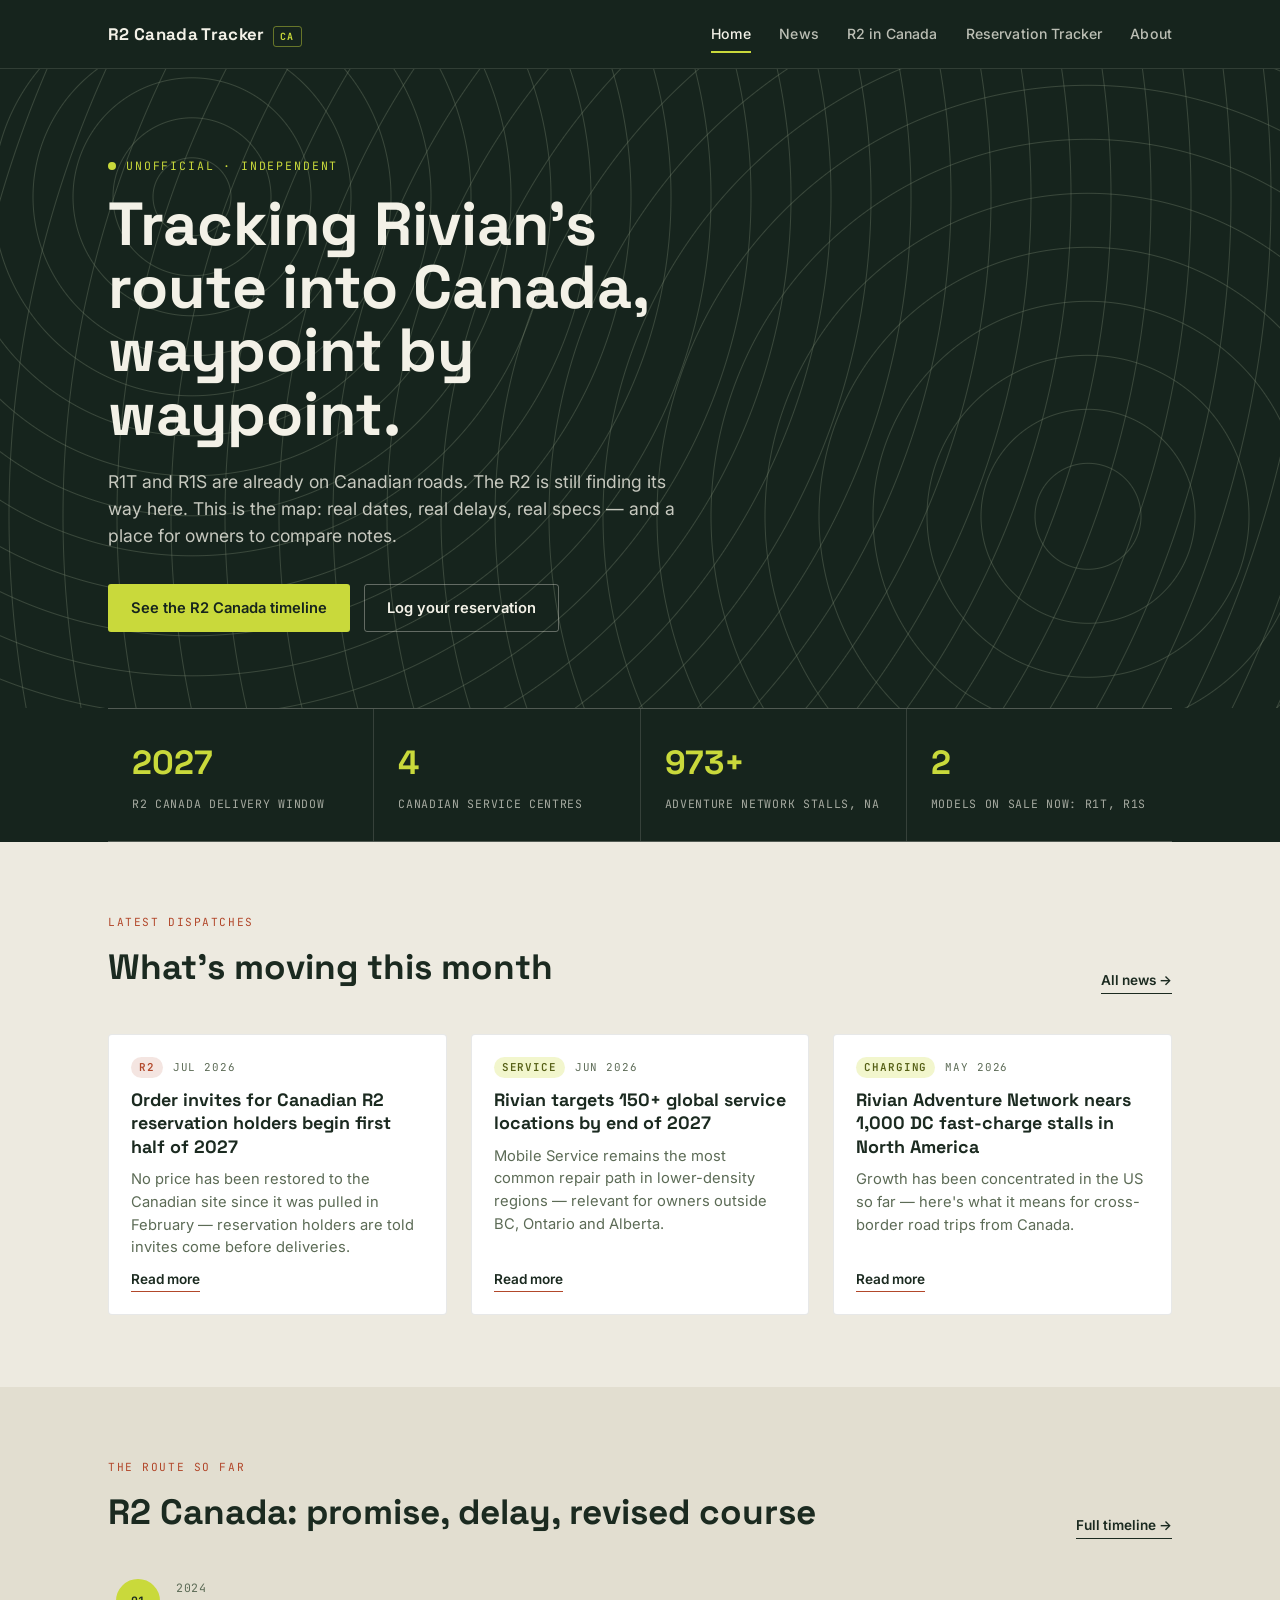
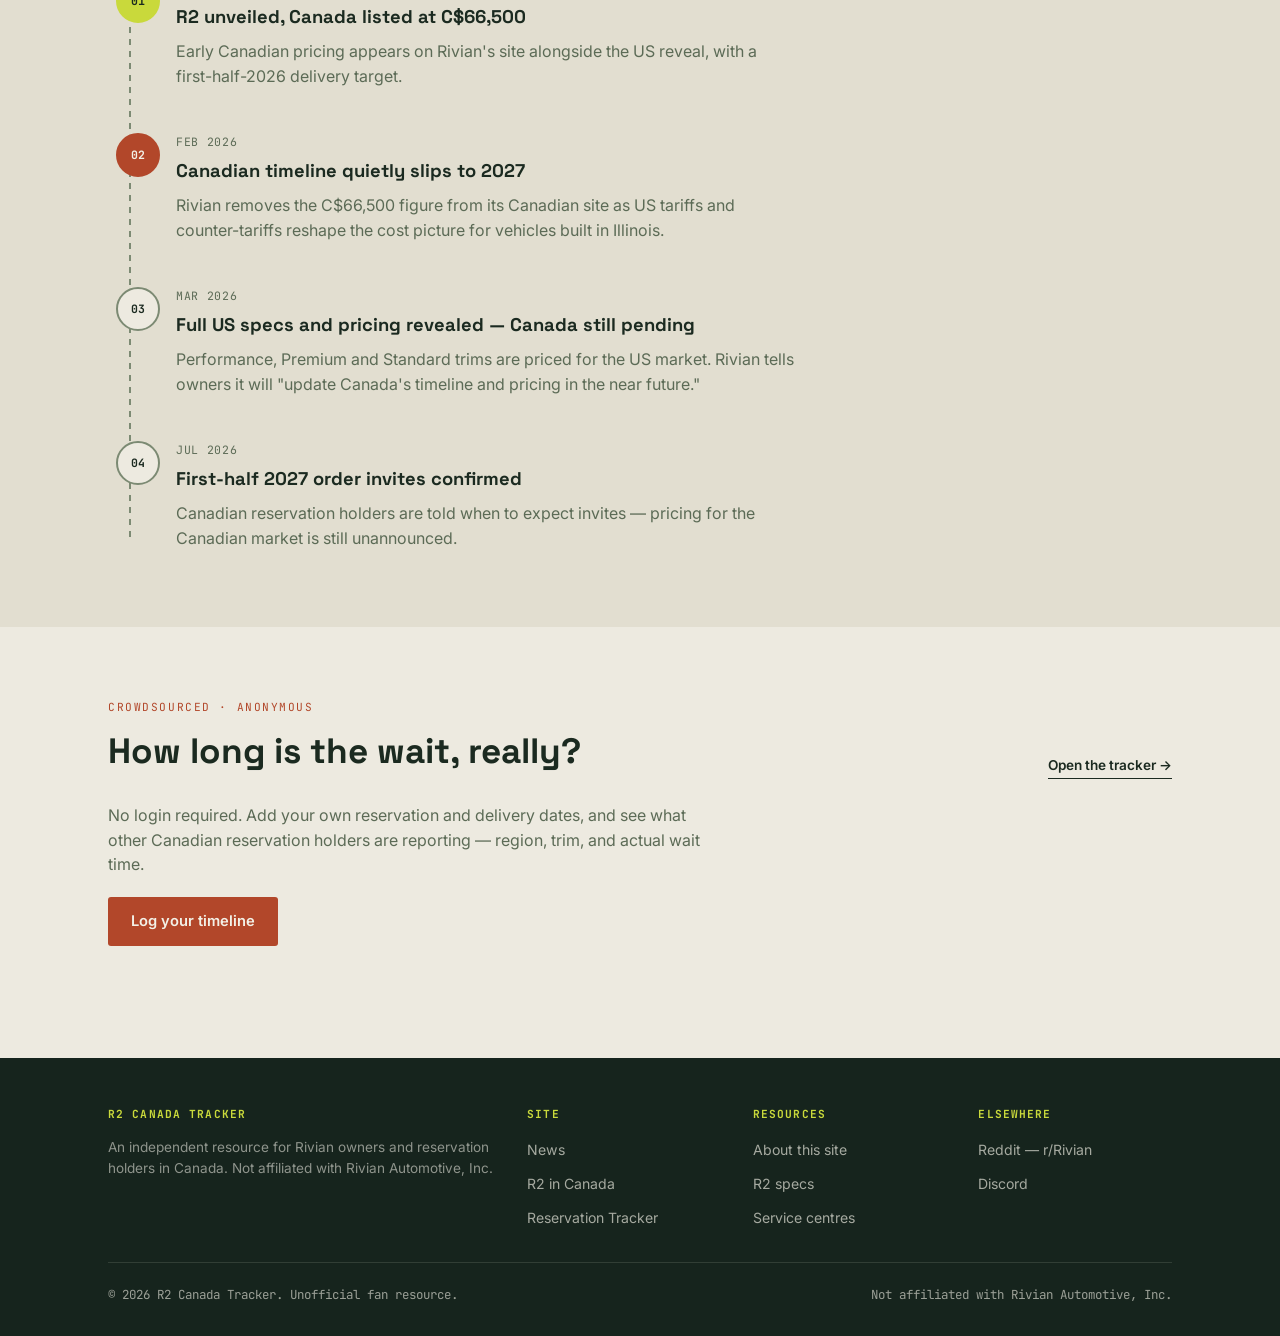
==== index.html @ 98814ffe "Add files via upload" ====
<!DOCTYPE html>
<html lang="en">
<head>
<meta charset="UTF-8">
<meta name="viewport" content="width=device-width, initial-scale=1.0">
<title>R2 Canada Tracker — Rivian Canada, unofficially tracked</title>
<meta name="description" content="News, timelines, specs and a crowdsourced reservation tracker for Rivian R2 and R1 owners and reservation holders in Canada.">
<link rel="canonical" href="https://r2canadatracker.ca/index.html">

<meta property="og:type" content="website">
<meta property="og:site_name" content="R2 Canada Tracker">
<meta property="og:title" content="R2 Canada Tracker — Rivian Canada, unofficially tracked">
<meta property="og:description" content="News, timelines, specs and a crowdsourced reservation tracker for Rivian R2 and R1 owners and reservation holders in Canada.">
<meta property="og:url" content="https://r2canadatracker.ca/index.html">
<meta property="og:image" content="https://r2canadatracker.ca/og-image.png">
<meta property="og:image:width" content="1200">
<meta property="og:image:height" content="630">

<meta name="twitter:card" content="summary_large_image">
<meta name="twitter:title" content="R2 Canada Tracker — Rivian Canada, unofficially tracked">
<meta name="twitter:description" content="News, timelines, specs and a crowdsourced reservation tracker for Rivian R2 and R1 owners and reservation holders in Canada.">
<meta name="twitter:image" content="https://r2canadatracker.ca/og-image.png">

<script type="application/ld+json">
  {
    "@context": "https://schema.org",
    "@type": "WebSite",
    "name": "R2 Canada Tracker",
    "url": "https://r2canadatracker.ca/index.html",
    "description": "Independent resource tracking Rivian's R2 launch, pricing, service network and charging coverage in Canada.",
    "publisher": {
      "@type": "Organization",
      "name": "R2 Canada Tracker",
      "url": "https://r2canadatracker.ca/index.html"
    }
  }
</script>
<link rel="icon" href="favicon.ico" sizes="any">
<link rel="icon" type="image/png" sizes="32x32" href="favicon-32x32.png">
<link rel="icon" type="image/png" sizes="16x16" href="favicon-16x16.png">
<link rel="apple-touch-icon" href="apple-touch-icon.png">
<link rel="stylesheet" href="css/style.css">
</head>
<body>

<header class="site">
  <div class="wrap">
    <a href="index.html" class="brand">R2 Canada Tracker <span class="tag">CA</span></a>
    <nav class="main">
<a href="index.html" class="active">Home</a>
      <a href="news.html">News</a>
      <a href="r2-canada.html">R2 in Canada</a>
      <a href="reservation-tracker.html">Reservation Tracker</a>
      <a href="about.html">About</a>
    </nav>
    <button class="nav-toggle" aria-label="Toggle menu" aria-expanded="false">
      <span class="bars"><span></span><span></span><span></span></span>
    </button>
  </div>
  <nav class="mobile-menu">
<a href="index.html" class="active">Home</a>
      <a href="news.html">News</a>
      <a href="r2-canada.html">R2 in Canada</a>
      <a href="reservation-tracker.html">Reservation Tracker</a>
      <a href="about.html">About</a>
  </nav>
</header>

<section class="hero contours">
  <div class="wrap">
    <span class="eyebrow">Unofficial · Independent</span>
    <h1>Tracking Rivian's route into Canada, waypoint by waypoint.</h1>
    <p class="lede">R1T and R1S are already on Canadian roads. The R2 is still finding its way here. This is the map: real dates, real delays, real specs — and a place for owners to compare notes.</p>
    <div class="hero-actions">
      <a href="r2-canada.html" class="btn btn-primary">See the R2 Canada timeline</a>
      <a href="reservation-tracker.html" class="btn btn-ghost">Log your reservation</a>
    </div>
  </div>
</section>

<div class="dark">
  <div class="wrap">
    <div class="stat-strip">
      <div class="stat"><span class="num">2027</span><span class="label">R2 Canada delivery window</span></div>
      <div class="stat"><span class="num">4</span><span class="label">Canadian service centres</span></div>
      <div class="stat"><span class="num">973+</span><span class="label">Adventure Network stalls, NA</span></div>
      <div class="stat"><span class="num">2</span><span class="label">Models on sale now: R1T, R1S</span></div>
    </div>
  </div>
</div>

<section>
  <div class="wrap">
    <div class="section-head">
      <div>
        <span class="kicker">Latest dispatches</span>
        <h2>What's moving this month</h2>
      </div>
      <a href="news.html" class="view-all">All news →</a>
    </div>
    <div class="card-grid">
      <div class="card">
        <div class="card-body">
          <div class="meta"><span class="tag-pill rust">R2</span><span>Jul 2026</span></div>
          <h3>Order invites for Canadian R2 reservation holders begin first half of 2027</h3>
          <p>No price has been restored to the Canadian site since it was pulled in February — reservation holders are told invites come before deliveries.</p>
          <a href="news.html" class="readmore">Read more</a>
        </div>
      </div>
      <div class="card">
        <div class="card-body">
          <div class="meta"><span class="tag-pill">Service</span><span>Jun 2026</span></div>
          <h3>Rivian targets 150+ global service locations by end of 2027</h3>
          <p>Mobile Service remains the most common repair path in lower-density regions — relevant for owners outside BC, Ontario and Alberta.</p>
          <a href="news.html" class="readmore">Read more</a>
        </div>
      </div>
      <div class="card">
        <div class="card-body">
          <div class="meta"><span class="tag-pill">Charging</span><span>May 2026</span></div>
          <h3>Rivian Adventure Network nears 1,000 DC fast-charge stalls in North America</h3>
          <p>Growth has been concentrated in the US so far — here's what it means for cross-border road trips from Canada.</p>
          <a href="news.html" class="readmore">Read more</a>
        </div>
      </div>
    </div>
  </div>
</section>

<div class="dim">
  <section>
    <div class="wrap">
      <div class="section-head">
        <div>
          <span class="kicker">The route so far</span>
          <h2>R2 Canada: promise, delay, revised course</h2>
        </div>
        <a href="r2-canada.html" class="view-all">Full timeline →</a>
      </div>
      <div class="trail">
        <div class="waypoint milestone">
          <div class="pin">01</div>
          <div class="date">2024</div>
          <h4>R2 unveiled, Canada listed at C$66,500</h4>
          <p>Early Canadian pricing appears on Rivian's site alongside the US reveal, with a first-half-2026 delivery target.</p>
        </div>
        <div class="waypoint revised">
          <div class="pin">02</div>
          <div class="date">Feb 2026</div>
          <h4>Canadian timeline quietly slips to 2027</h4>
          <p>Rivian removes the C$66,500 figure from its Canadian site as US tariffs and counter-tariffs reshape the cost picture for vehicles built in Illinois.</p>
        </div>
        <div class="waypoint">
          <div class="pin">03</div>
          <div class="date">Mar 2026</div>
          <h4>Full US specs and pricing revealed — Canada still pending</h4>
          <p>Performance, Premium and Standard trims are priced for the US market. Rivian tells owners it will "update Canada's timeline and pricing in the near future."</p>
        </div>
        <div class="waypoint">
          <div class="pin">04</div>
          <div class="date">Jul 2026</div>
          <h4>First-half 2027 order invites confirmed</h4>
          <p>Canadian reservation holders are told when to expect invites — pricing for the Canadian market is still unannounced.</p>
        </div>
      </div>
    </div>
  </section>
</div>

<section>
  <div class="wrap">
    <div class="section-head">
      <div>
        <span class="kicker">Crowdsourced · Anonymous</span>
        <h2>How long is the wait, really?</h2>
      </div>
      <a href="reservation-tracker.html" class="view-all">Open the tracker →</a>
    </div>
    <p style="color:var(--muted); max-width:60ch; margin-top:-16px;">No login required. Add your own reservation and delivery dates, and see what other Canadian reservation holders are reporting — region, trim, and actual wait time.</p>
    <div class="hero-actions" style="margin-top:20px;">
      <a href="reservation-tracker.html" class="btn btn-rust">Log your timeline</a>
    </div>
  </div>
</section>

<footer class="site">
  <div class="wrap">
    <div class="foot-grid">
      <div>
        <h5>R2 Canada Tracker</h5>
        <p class="disclaimer">An independent resource for Rivian owners and reservation holders in Canada. Not affiliated with Rivian Automotive, Inc.</p>
      </div>
      <div>
        <h5>Site</h5>
        <ul>
          <li><a href="news.html">News</a></li>
          <li><a href="r2-canada.html">R2 in Canada</a></li>
          <li><a href="reservation-tracker.html">Reservation Tracker</a></li>
        </ul>
      </div>
      <div>
        <h5>Resources</h5>
        <ul>
          <li><a href="about.html">About this site</a></li>
          <li><a href="r2-canada.html#specs">R2 specs</a></li>
          <li><a href="r2-canada.html#service">Service centres</a></li>
        </ul>
      </div>
      <div>
        <h5>Elsewhere</h5>
        <ul>
          <li><a href="#">Reddit — r/Rivian</a></li>
          <li><a href="#">Discord</a></li>
        </ul>
      </div>
    </div>
    <div class="foot-bottom">
      <span>© 2026 R2 Canada Tracker. Unofficial fan resource.</span>
      <span>Not affiliated with Rivian Automotive, Inc.</span>
    </div>
  </div>
</footer>

<script src="js/nav.js"></script>
</body>
</html>
---- css/style.css ----
@import url('https://fonts.googleapis.com/css2?family=Space+Grotesk:wght@400;500;600;700&family=Inter:wght@400;500;600;700&family=JetBrains+Mono:wght@400;500&display=swap');

:root {
  --ink: #16241D;
  --ink-soft: #223327;
  --paper: #EDEAE0;
  --paper-dim: #E2DED0;
  --line: #7C8A73;
  --line-faint: rgba(124,138,115,0.35);
  --yellow: #C9D93B;
  --rust: #B2472A;
  --cream-text: #F3F1E7;
  --ink-text: #1B2A20;
  --muted: #5C6B56;

  --display: 'Space Grotesk', sans-serif;
  --body: 'Inter', sans-serif;
  --mono: 'JetBrains Mono', monospace;
}

* { box-sizing: border-box; }

html { scroll-behavior: smooth; }

body {
  margin: 0;
  background: var(--paper);
  color: var(--ink-text);
  font-family: var(--body);
  line-height: 1.55;
  -webkit-font-smoothing: antialiased;
}

a { color: inherit; }

img { max-width: 100%; display: block; }

.wrap {
  max-width: 1120px;
  margin: 0 auto;
  padding: 0 28px;
}

/* Contour texture used behind dark sections */
.contours {
  background-image:
    repeating-radial-gradient(circle at 15% 20%, transparent 0, transparent 38px, var(--line-faint) 39px, transparent 40px),
    repeating-radial-gradient(circle at 85% 70%, transparent 0, transparent 52px, var(--line-faint) 53px, transparent 54px);
  background-color: var(--ink);
}

/* ---------- Header / nav ---------- */
header.site {
  background: var(--ink);
  color: var(--cream-text);
  position: sticky;
  top: 0;
  z-index: 40;
  border-bottom: 1px solid rgba(243,241,231,0.12);
}
header.site .wrap {
  display: flex;
  align-items: center;
  justify-content: space-between;
  height: 68px;
}
.brand {
  font-family: var(--display);
  font-weight: 700;
  font-size: 1.05rem;
  letter-spacing: 0.02em;
  text-decoration: none;
  color: var(--cream-text);
  display: flex;
  align-items: baseline;
  gap: 8px;
}
.brand .tag {
  font-family: var(--mono);
  font-size: 0.62rem;
  color: var(--yellow);
  letter-spacing: 0.14em;
  text-transform: uppercase;
  border: 1px solid rgba(201,217,59,0.45);
  padding: 2px 6px;
  border-radius: 3px;
}
nav.main {
  display: flex;
  gap: 28px;
}
nav.main a {
  text-decoration: none;
  font-size: 0.88rem;
  color: rgba(243,241,231,0.75);
  font-weight: 500;
  letter-spacing: 0.01em;
  position: relative;
  padding: 4px 0;
  transition: color .15s ease;
}
nav.main a:hover, nav.main a.active { color: var(--cream-text); }
nav.main a.active::after {
  content: '';
  position: absolute;
  left: 0; right: 0; bottom: -4px;
  height: 2px;
  background: var(--yellow);
}
.nav-toggle {
  display: none;
  background: none;
  border: 1px solid rgba(243,241,231,0.35);
  border-radius: 3px;
  width: 40px;
  height: 40px;
  padding: 0;
  cursor: pointer;
  align-items: center;
  justify-content: center;
}
.nav-toggle .bars {
  position: relative;
  width: 18px;
  height: 12px;
}
.nav-toggle .bars span {
  position: absolute;
  left: 0; right: 0;
  height: 2px;
  background: var(--cream-text);
  transition: transform .2s ease, opacity .2s ease;
}
.nav-toggle .bars span:nth-child(1) { top: 0; }
.nav-toggle .bars span:nth-child(2) { top: 5px; }
.nav-toggle .bars span:nth-child(3) { top: 10px; }
.nav-toggle[aria-expanded="true"] .bars span:nth-child(1) { transform: translateY(5px) rotate(45deg); }
.nav-toggle[aria-expanded="true"] .bars span:nth-child(2) { opacity: 0; }
.nav-toggle[aria-expanded="true"] .bars span:nth-child(3) { transform: translateY(-5px) rotate(-45deg); }

nav.mobile-menu {
  display: none;
  flex-direction: column;
  background: var(--ink);
  border-top: 1px solid rgba(243,241,231,0.12);
  border-bottom: 1px solid rgba(243,241,231,0.12);
}
nav.mobile-menu.open { display: flex; }
nav.mobile-menu a {
  padding: 16px 28px;
  text-decoration: none;
  color: rgba(243,241,231,0.8);
  font-size: 0.98rem;
  font-weight: 500;
  border-top: 1px solid rgba(243,241,231,0.08);
}
nav.mobile-menu a:first-child { border-top: none; }
nav.mobile-menu a.active { color: var(--yellow); }

/* ---------- Hero ---------- */
.hero {
  color: var(--cream-text);
  padding: 88px 0 76px;
  position: relative;
  overflow: hidden;
}
.hero .eyebrow {
  font-family: var(--mono);
  font-size: 0.72rem;
  letter-spacing: 0.16em;
  text-transform: uppercase;
  color: var(--yellow);
  margin-bottom: 18px;
  display: flex;
  align-items: center;
  gap: 10px;
}
.hero .eyebrow::before {
  content: '';
  width: 8px; height: 8px;
  border-radius: 50%;
  background: var(--yellow);
  display: inline-block;
}
.hero h1 {
  font-family: var(--display);
  font-size: clamp(2.4rem, 5vw, 3.8rem);
  line-height: 1.04;
  font-weight: 700;
  margin: 0 0 22px;
  max-width: 15ch;
}
.hero p.lede {
  max-width: 52ch;
  font-size: 1.1rem;
  color: rgba(243,241,231,0.8);
  margin: 0 0 34px;
}
.hero-actions { display: flex; gap: 14px; flex-wrap: wrap; }

.btn {
  font-family: var(--body);
  font-weight: 600;
  font-size: 0.92rem;
  padding: 12px 22px;
  border-radius: 3px;
  text-decoration: none;
  display: inline-block;
  border: 1px solid transparent;
  transition: transform .12s ease, background .15s ease;
}
.btn:hover { transform: translateY(-1px); }
.btn-primary { background: var(--yellow); color: var(--ink); }
.btn-primary:hover { background: #d9e858; }
.btn-ghost { border-color: rgba(243,241,231,0.35); color: var(--cream-text); }
.btn-ghost:hover { background: rgba(243,241,231,0.08); }
.btn-rust { background: var(--rust); color: var(--cream-text); }
.btn-rust:hover { background: #c2542f; }

/* ---------- Section scaffolding ---------- */
section { padding: 72px 0; }
.section-head {
  display: flex;
  justify-content: space-between;
  align-items: flex-end;
  margin-bottom: 40px;
  gap: 20px;
  flex-wrap: wrap;
}
.section-head .kicker {
  font-family: var(--mono);
  font-size: 0.7rem;
  letter-spacing: 0.14em;
  text-transform: uppercase;
  color: var(--rust);
  margin-bottom: 8px;
  display: block;
}
.section-head h2 {
  font-family: var(--display);
  font-size: clamp(1.6rem, 3vw, 2.2rem);
  margin: 0;
  font-weight: 700;
}
.section-head .view-all {
  font-size: 0.85rem;
  font-weight: 600;
  text-decoration: none;
  border-bottom: 1px solid var(--ink-text);
  padding-bottom: 2px;
  white-space: nowrap;
}

.dark { background: var(--ink); color: var(--cream-text); }
.dim { background: var(--paper-dim); }

/* ---------- Cards / news grid ---------- */
.card-grid {
  display: grid;
  grid-template-columns: repeat(3, 1fr);
  gap: 24px;
}
.card {
  background: #fff;
  border: 1px solid rgba(22,36,29,0.1);
  border-radius: 4px;
  overflow: hidden;
  display: flex;
  flex-direction: column;
  transition: transform .15s ease, box-shadow .15s ease;
}
.card:hover { transform: translateY(-3px); box-shadow: 0 10px 24px rgba(22,36,29,0.1); }
.card-body { padding: 22px; display: flex; flex-direction: column; gap: 10px; flex: 1; }
.card .meta {
  font-family: var(--mono);
  font-size: 0.68rem;
  letter-spacing: 0.08em;
  text-transform: uppercase;
  color: var(--muted);
  display: flex;
  gap: 10px;
  align-items: center;
}
.card .tag-pill {
  background: rgba(201,217,59,0.25);
  color: #566016;
  padding: 2px 8px;
  border-radius: 20px;
  font-weight: 600;
}
.card .tag-pill.rust { background: rgba(178,71,42,0.14); color: var(--rust); }
.card h3 {
  font-family: var(--display);
  font-size: 1.12rem;
  margin: 0;
  line-height: 1.3;
}
.card p { margin: 0; color: var(--muted); font-size: 0.92rem; }
.card a.readmore {
  margin-top: auto;
  font-size: 0.85rem;
  font-weight: 600;
  text-decoration: none;
  color: var(--ink-text);
  border-bottom: 1px solid var(--rust);
  align-self: flex-start;
  padding-bottom: 1px;
}

/* ---------- Trail timeline (signature element) ---------- */
.trail {
  position: relative;
  padding-left: 8px;
}
.trail::before {
  content: '';
  position: absolute;
  left: 21px;
  top: 12px;
  bottom: 12px;
  width: 2px;
  background: repeating-linear-gradient(to bottom, var(--line) 0 6px, transparent 6px 12px);
}
.waypoint {
  position: relative;
  padding: 0 0 44px 60px;
}
.waypoint:last-child { padding-bottom: 4px; }
.waypoint .pin {
  position: absolute;
  left: 0; top: 0;
  width: 44px; height: 44px;
  border-radius: 50%;
  background: var(--paper);
  border: 2px solid var(--line);
  display: flex;
  align-items: center;
  justify-content: center;
  font-family: var(--mono);
  font-size: 0.72rem;
  font-weight: 700;
  color: var(--ink-text);
}
.waypoint.milestone .pin { background: var(--yellow); border-color: var(--yellow); }
.waypoint.revised .pin { background: var(--rust); border-color: var(--rust); color: var(--cream-text); }
.waypoint .date {
  font-family: var(--mono);
  font-size: 0.72rem;
  letter-spacing: 0.06em;
  color: var(--muted);
  text-transform: uppercase;
  margin-bottom: 6px;
}
.waypoint h4 {
  font-family: var(--display);
  margin: 0 0 8px;
  font-size: 1.15rem;
}
.waypoint p { margin: 0; color: var(--muted); max-width: 62ch; }

/* ---------- Stat strip ---------- */
.stat-strip {
  display: grid;
  grid-template-columns: repeat(4, 1fr);
  gap: 1px;
  background: rgba(243,241,231,0.14);
  border-top: 1px solid rgba(243,241,231,0.14);
  border-bottom: 1px solid rgba(243,241,231,0.14);
}
.stat { background: var(--ink); padding: 28px 24px; }
.stat .num {
  font-family: var(--display);
  font-size: 2.1rem;
  font-weight: 700;
  color: var(--yellow);
  display: block;
}
.stat .label {
  font-family: var(--mono);
  font-size: 0.72rem;
  letter-spacing: 0.06em;
  color: rgba(243,241,231,0.65);
  text-transform: uppercase;
  margin-top: 6px;
  display: block;
}

/* ---------- Service-centre map cards ---------- */
.map-grid {
  display: grid;
  grid-template-columns: repeat(2, 1fr);
  gap: 24px;
}
.map-card {
  background: #fff;
  border: 1px solid rgba(22,36,29,0.1);
  border-radius: 4px;
  overflow: hidden;
  transition: transform .15s ease, box-shadow .15s ease;
}
.map-card:hover { transform: translateY(-3px); box-shadow: 0 10px 24px rgba(22,36,29,0.1); }
.map-embed {
  width: 100%;
  height: 200px;
  border: 0;
  display: block;
  filter: grayscale(0.15) contrast(1.02);
}
.map-card-body { padding: 20px 22px; display: flex; flex-direction: column; gap: 8px; }
.map-card-body h3 { font-family: var(--display); font-size: 1.08rem; margin: 0; }
.map-card-body p { margin: 0; color: var(--muted); font-size: 0.88rem; font-family: var(--mono); }
.map-card-body a.readmore { margin-top: 6px; align-self: flex-start; font-size: 0.85rem; font-weight: 600; text-decoration: none; color: var(--ink-text); border-bottom: 1px solid var(--rust); padding-bottom: 1px; }

@media (max-width: 700px) {
  .map-grid { grid-template-columns: 1fr; }
}

/* ---------- Community teaser ---------- */
.thread-list { display: flex; flex-direction: column; gap: 1px; background: rgba(22,36,29,0.1); border: 1px solid rgba(22,36,29,0.1); border-radius: 4px; overflow: hidden; }
.thread {
  background: #fff;
  padding: 18px 22px;
  display: flex;
  justify-content: space-between;
  gap: 16px;
  align-items: center;
  text-decoration: none;
  color: inherit;
}
.thread:hover { background: #f7f6f1; }
.thread .t-main h4 { margin: 0 0 4px; font-family: var(--display); font-size: 1rem; }
.thread .t-main span { font-size: 0.82rem; color: var(--muted); font-family: var(--mono); }
.thread .t-count {
  font-family: var(--mono);
  font-size: 0.78rem;
  color: var(--muted);
  white-space: nowrap;
}

/* ---------- Footer ---------- */
footer.site {
  background: var(--ink);
  color: rgba(243,241,231,0.6);
  padding: 48px 0 32px;
  margin-top: 40px;
}
footer.site .foot-grid {
  display: grid;
  grid-template-columns: 2fr 1fr 1fr 1fr;
  gap: 32px;
  margin-bottom: 32px;
}
footer.site h5 {
  font-family: var(--mono);
  font-size: 0.7rem;
  letter-spacing: 0.1em;
  text-transform: uppercase;
  color: var(--yellow);
  margin: 0 0 14px;
}
footer.site ul { list-style: none; padding: 0; margin: 0; display: flex; flex-direction: column; gap: 9px; }
footer.site a { text-decoration: none; color: rgba(243,241,231,0.65); font-size: 0.88rem; }
footer.site a:hover { color: var(--cream-text); }
footer.site .foot-bottom {
  border-top: 1px solid rgba(243,241,231,0.12);
  padding-top: 22px;
  font-size: 0.78rem;
  font-family: var(--mono);
  display: flex;
  justify-content: space-between;
  flex-wrap: wrap;
  gap: 10px;
}
footer.site p.disclaimer { max-width: 46ch; font-size: 0.85rem; color: rgba(243,241,231,0.55); }

/* ---------- Generic content page ---------- */
.page-hero {
  padding: 56px 0 44px;
}
.page-hero .kicker {
  font-family: var(--mono);
  font-size: 0.72rem;
  letter-spacing: 0.14em;
  text-transform: uppercase;
  color: var(--rust);
  display: block;
  margin-bottom: 12px;
}
.page-hero h1 {
  font-family: var(--display);
  font-size: clamp(2rem, 4vw, 2.9rem);
  margin: 0 0 14px;
}
.page-hero p { max-width: 60ch; color: var(--muted); font-size: 1.05rem; margin: 0; }

/* Filter chips */
.chip-row { display: flex; gap: 10px; flex-wrap: wrap; margin-bottom: 34px; }
.chip {
  font-family: var(--mono);
  font-size: 0.76rem;
  letter-spacing: 0.03em;
  padding: 7px 14px;
  border-radius: 20px;
  border: 1px solid var(--line-faint);
  background: transparent;
  color: var(--ink-text);
  cursor: pointer;
  transition: background .15s ease, color .15s ease;
}
.chip.active, .chip:hover { background: var(--ink); color: var(--cream-text); border-color: var(--ink); }

/* Spec table */
.spec-table { width: 100%; border-collapse: collapse; margin: 20px 0 8px; }
.spec-table th, .spec-table td {
  text-align: left;
  padding: 13px 16px;
  border-bottom: 1px solid rgba(22,36,29,0.1);
  font-size: 0.92rem;
}
.spec-table th {
  font-family: var(--mono);
  font-size: 0.72rem;
  text-transform: uppercase;
  letter-spacing: 0.06em;
  color: var(--muted);
  font-weight: 500;
}
.spec-table td.trim { font-family: var(--display); font-weight: 700; }

.callout {
  background: rgba(178,71,42,0.08);
  border-left: 3px solid var(--rust);
  padding: 18px 22px;
  border-radius: 0 4px 4px 0;
  font-size: 0.94rem;
  margin: 28px 0;
}
.callout strong { color: var(--rust); }

/* ---------- Community page / board ---------- */
.board-form {
  background: #fff;
  border: 1px solid rgba(22,36,29,0.12);
  border-radius: 4px;
  padding: 22px;
  margin-bottom: 32px;
}
.field-label {
  display: block;
  font-family: var(--mono);
  font-size: 0.68rem;
  letter-spacing: 0.08em;
  text-transform: uppercase;
  color: var(--muted);
  margin-bottom: 6px;
}
.board-form select {
  width: 100%;
  font-family: var(--body);
  font-size: 0.94rem;
  border: 1px solid rgba(22,36,29,0.18);
  border-radius: 3px;
  padding: 10px 12px;
  margin-bottom: 12px;
  background: var(--paper);
  color: var(--ink-text);
}
.table-scroll { overflow-x: auto; }
.board-form textarea, .board-form input {
  width: 100%;
  font-family: var(--body);
  font-size: 0.94rem;
  border: 1px solid rgba(22,36,29,0.18);
  border-radius: 3px;
  padding: 10px 12px;
  margin-bottom: 12px;
  background: var(--paper);
}
.board-form textarea { resize: vertical; min-height: 80px; }
.board-form .row { display: flex; gap: 12px; }
.post {
  background: #fff;
  border: 1px solid rgba(22,36,29,0.1);
  border-radius: 4px;
  padding: 20px 22px;
  margin-bottom: 14px;
}
.post .p-meta {
  font-family: var(--mono);
  font-size: 0.72rem;
  color: var(--muted);
  margin-bottom: 8px;
  display: flex;
  gap: 10px;
  align-items: center;
}
.post .p-meta .region-pill {
  background: rgba(124,138,115,0.18);
  color: var(--muted);
  padding: 2px 8px;
  border-radius: 20px;
}
.post p { margin: 0; font-size: 0.95rem; }
.empty-state {
  text-align: center;
  padding: 40px 20px;
  color: var(--muted);
  font-family: var(--mono);
  font-size: 0.85rem;
}

/* Responsive */
@media (max-width: 880px) {
  nav.main { display: none; }
  .nav-toggle { display: flex; }
  .card-grid { grid-template-columns: 1fr 1fr; }
  .stat-strip { grid-template-columns: 1fr 1fr; }
  footer.site .foot-grid { grid-template-columns: 1fr 1fr; }
}
@media (max-width: 560px) {
  .card-grid { grid-template-columns: 1fr; }
  .stat-strip { grid-template-columns: 1fr; }
  footer.site .foot-grid { grid-template-columns: 1fr; }
  .board-form .row { flex-direction: column; }
}

@media (prefers-reduced-motion: reduce) {
  * { transition: none !important; scroll-behavior: auto !important; }
}

a:focus-visible, button:focus-visible, .chip:focus-visible {
  outline: 2px solid var(--rust);
  outline-offset: 2px;
}
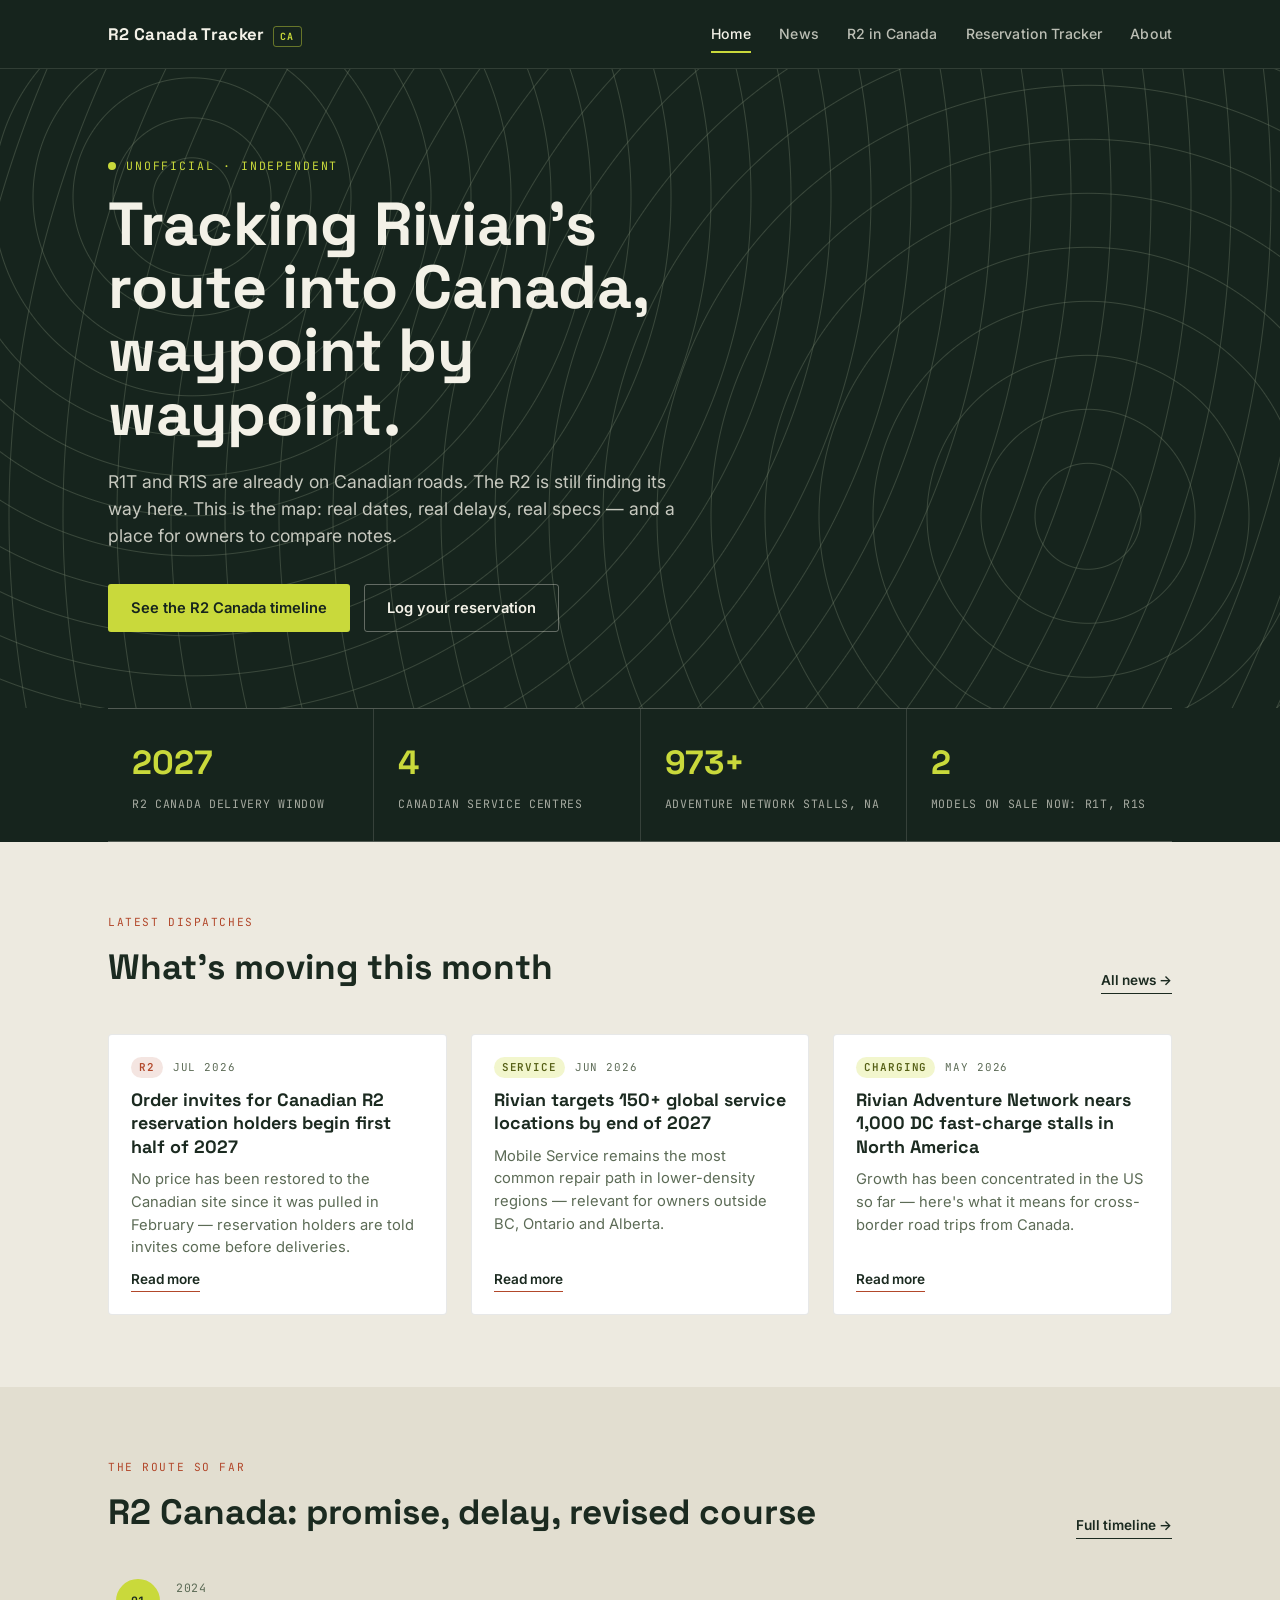
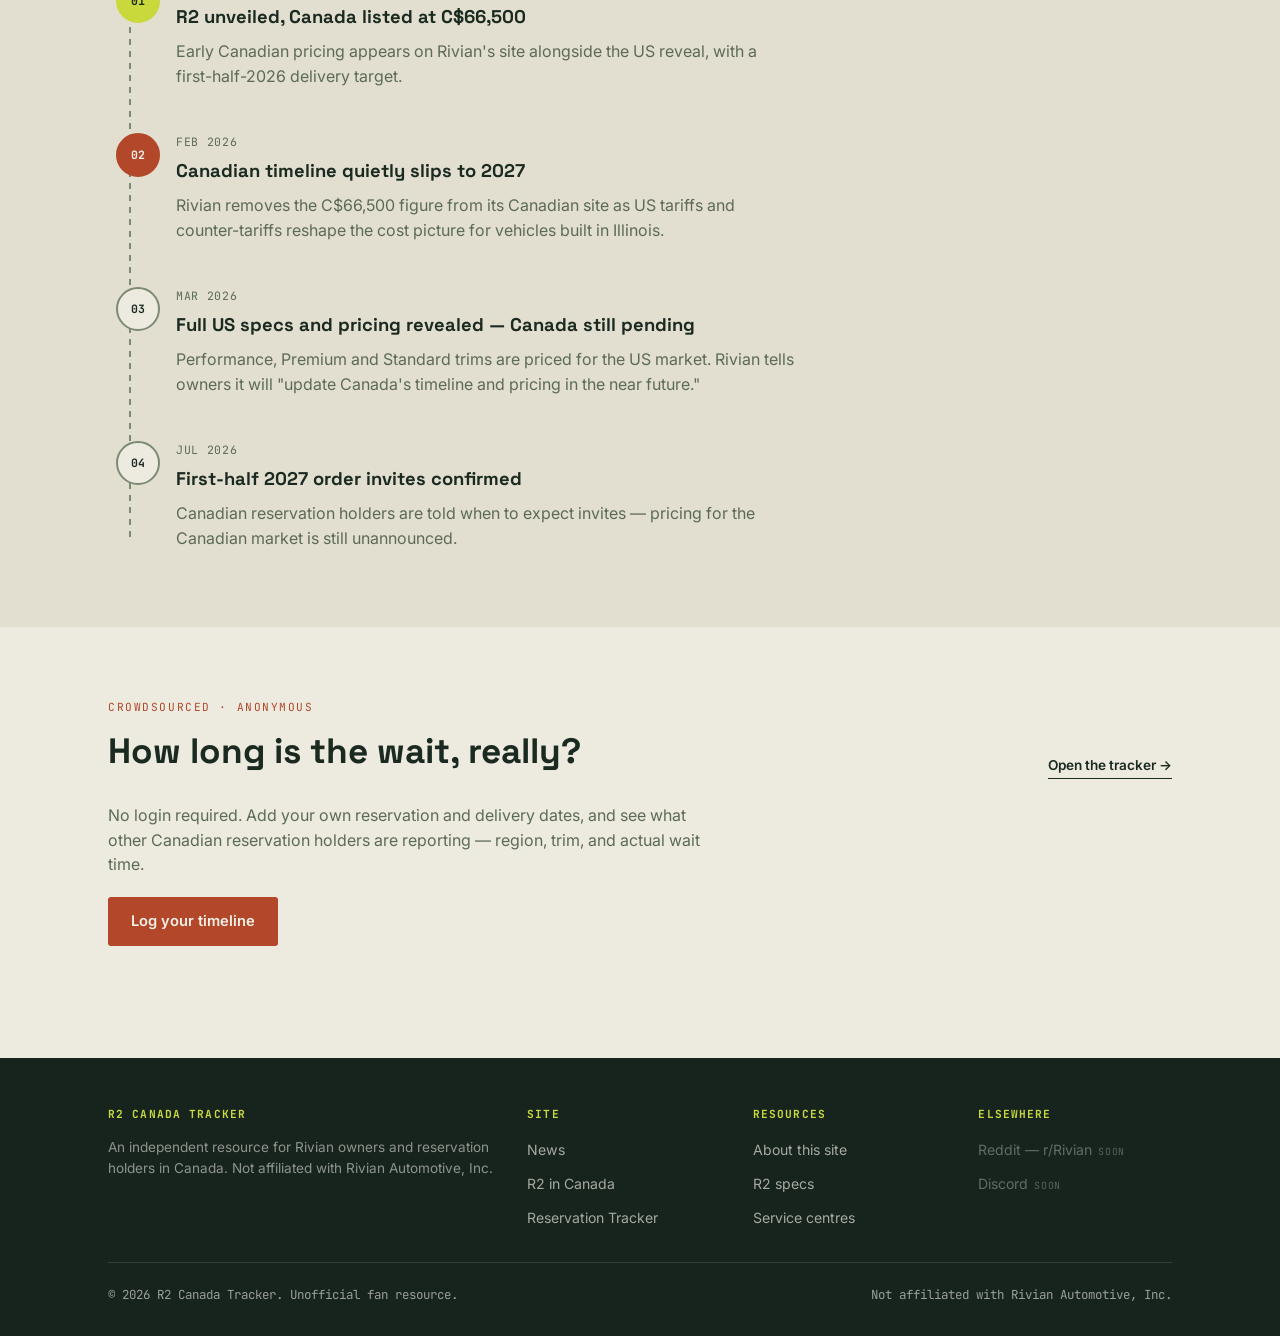
==== commit 57e8c820: "Add files via upload" ====
--- a/index.html
+++ b/index.html
@@ -209,8 +209,8 @@
       <div>
         <h5>Elsewhere</h5>
         <ul>
-          <li><a href="#">Reddit — r/Rivian</a></li>
-          <li><a href="#">Discord</a></li>
+          <li><span class="coming-soon">Reddit — r/Rivian<span class="tag-soon">Soon</span></span></li>
+          <li><span class="coming-soon">Discord<span class="tag-soon">Soon</span></span></li>
         </ul>
       </div>
     </div>
--- a/css/style.css
+++ b/css/style.css
@@ -461,6 +461,19 @@
 footer.site ul { list-style: none; padding: 0; margin: 0; display: flex; flex-direction: column; gap: 9px; }
 footer.site a { text-decoration: none; color: rgba(243,241,231,0.65); font-size: 0.88rem; }
 footer.site a:hover { color: var(--cream-text); }
+footer.site .coming-soon {
+  color: rgba(243,241,231,0.35);
+  font-size: 0.88rem;
+  cursor: default;
+}
+footer.site .coming-soon .tag-soon {
+  font-family: var(--mono);
+  font-size: 0.62rem;
+  letter-spacing: 0.06em;
+  text-transform: uppercase;
+  color: rgba(243,241,231,0.3);
+  margin-left: 6px;
+}
 footer.site .foot-bottom {
   border-top: 1px solid rgba(243,241,231,0.12);
   padding-top: 22px;
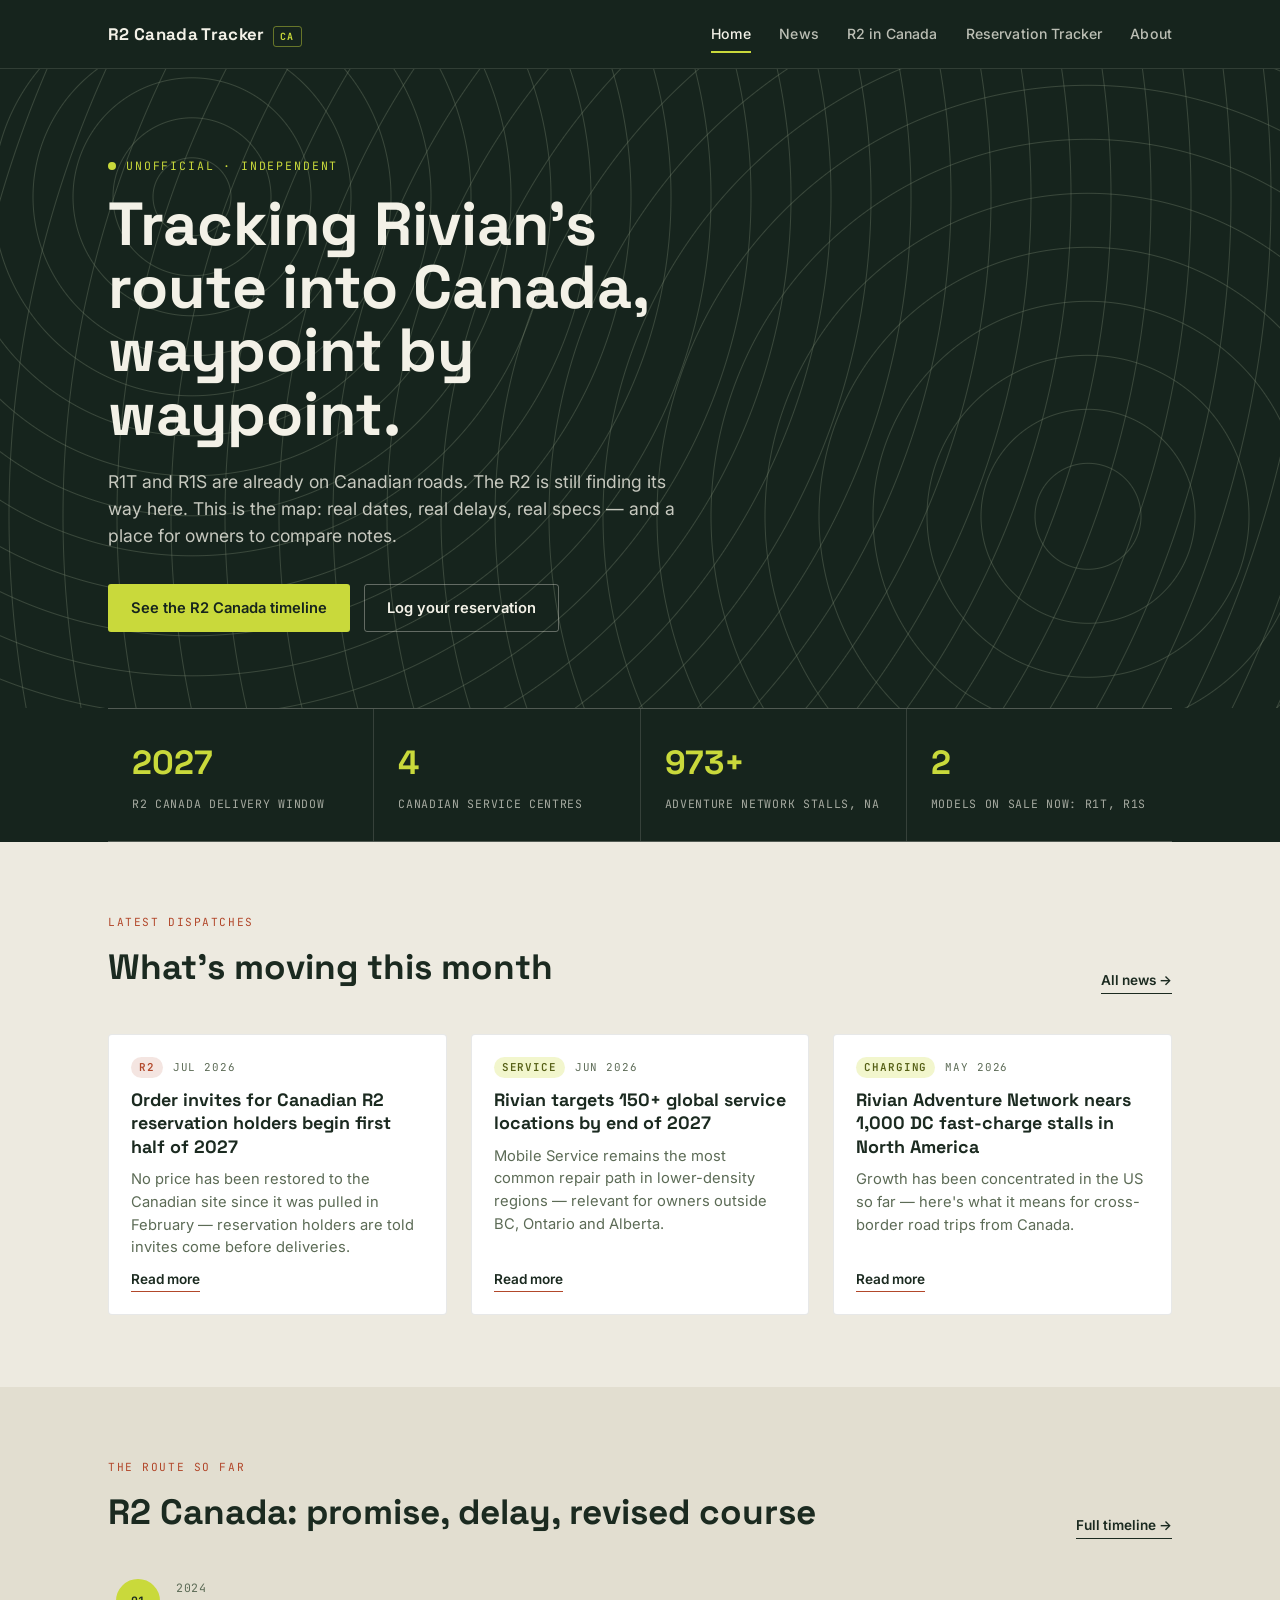
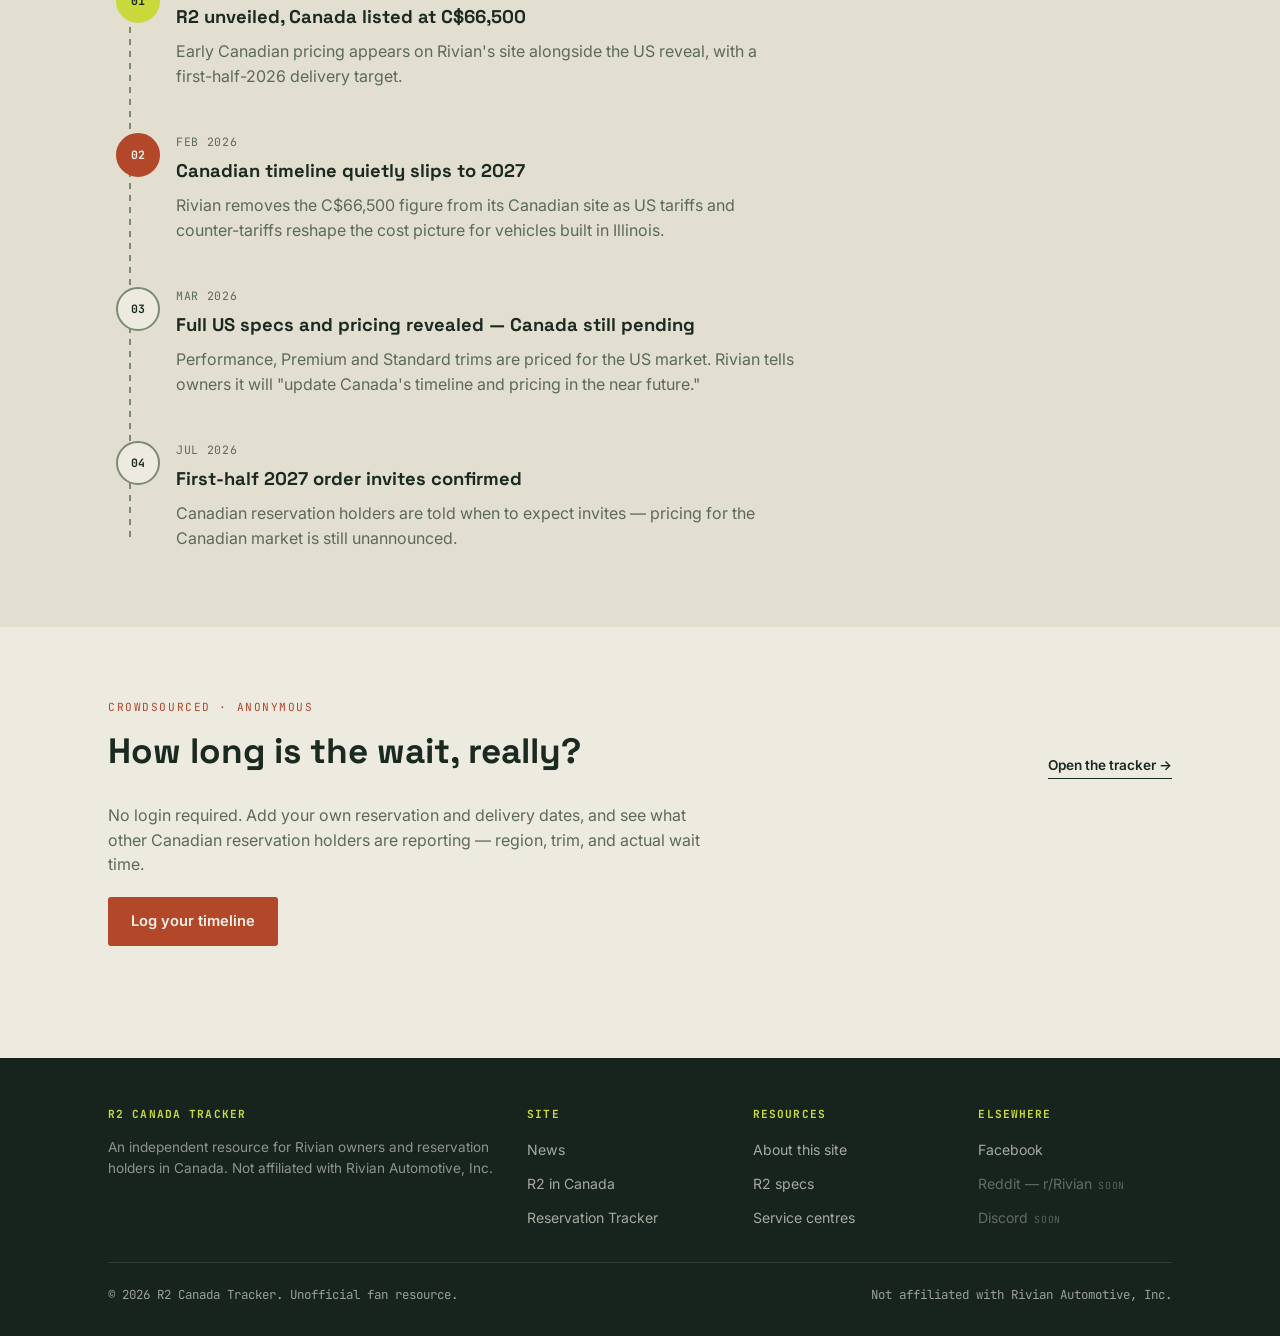
==== commit c437756a: "Add files via upload" ====
--- a/index.html
+++ b/index.html
@@ -209,6 +209,7 @@
       <div>
         <h5>Elsewhere</h5>
         <ul>
+          <li><a href="https://www.facebook.com/share/1E38kbhCsD/?mibextid=wwXIfr" target="_blank" rel="noopener">Facebook</a></li>
           <li><span class="coming-soon">Reddit — r/Rivian<span class="tag-soon">Soon</span></span></li>
           <li><span class="coming-soon">Discord<span class="tag-soon">Soon</span></span></li>
         </ul>
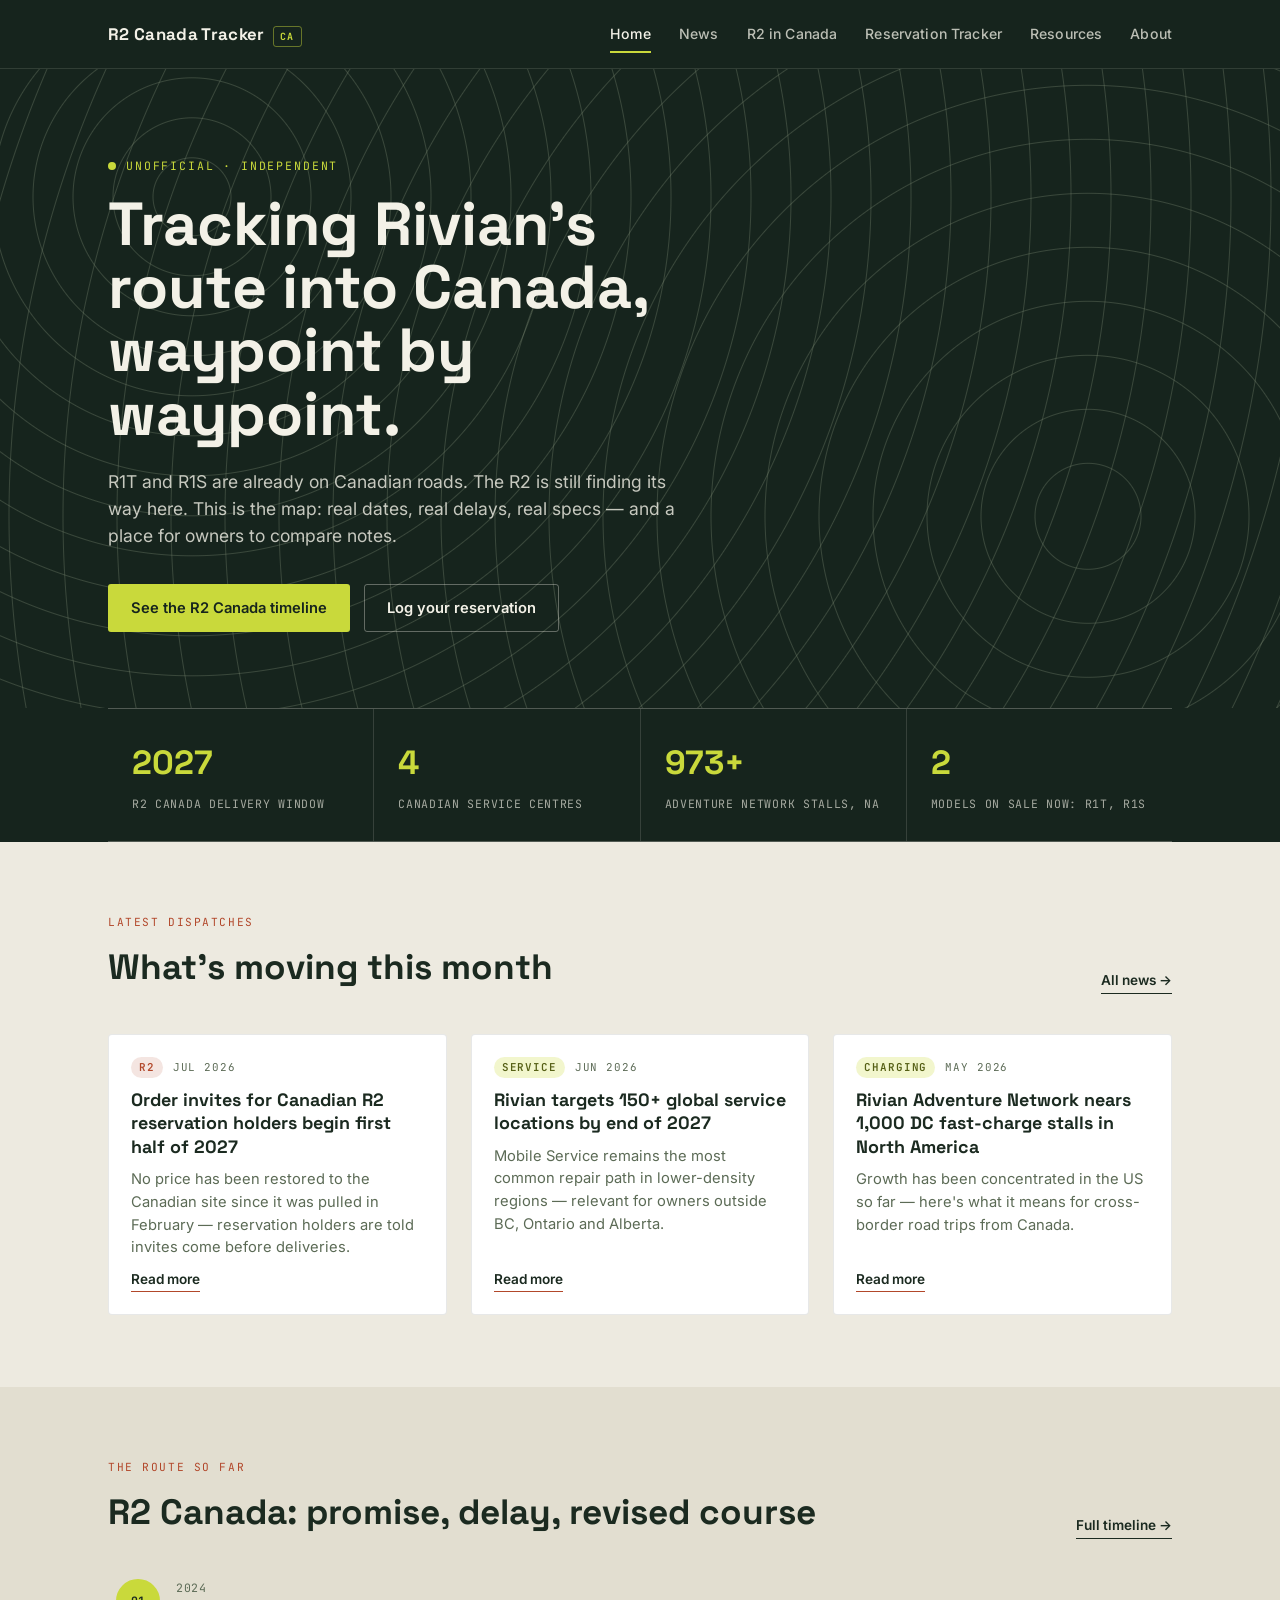
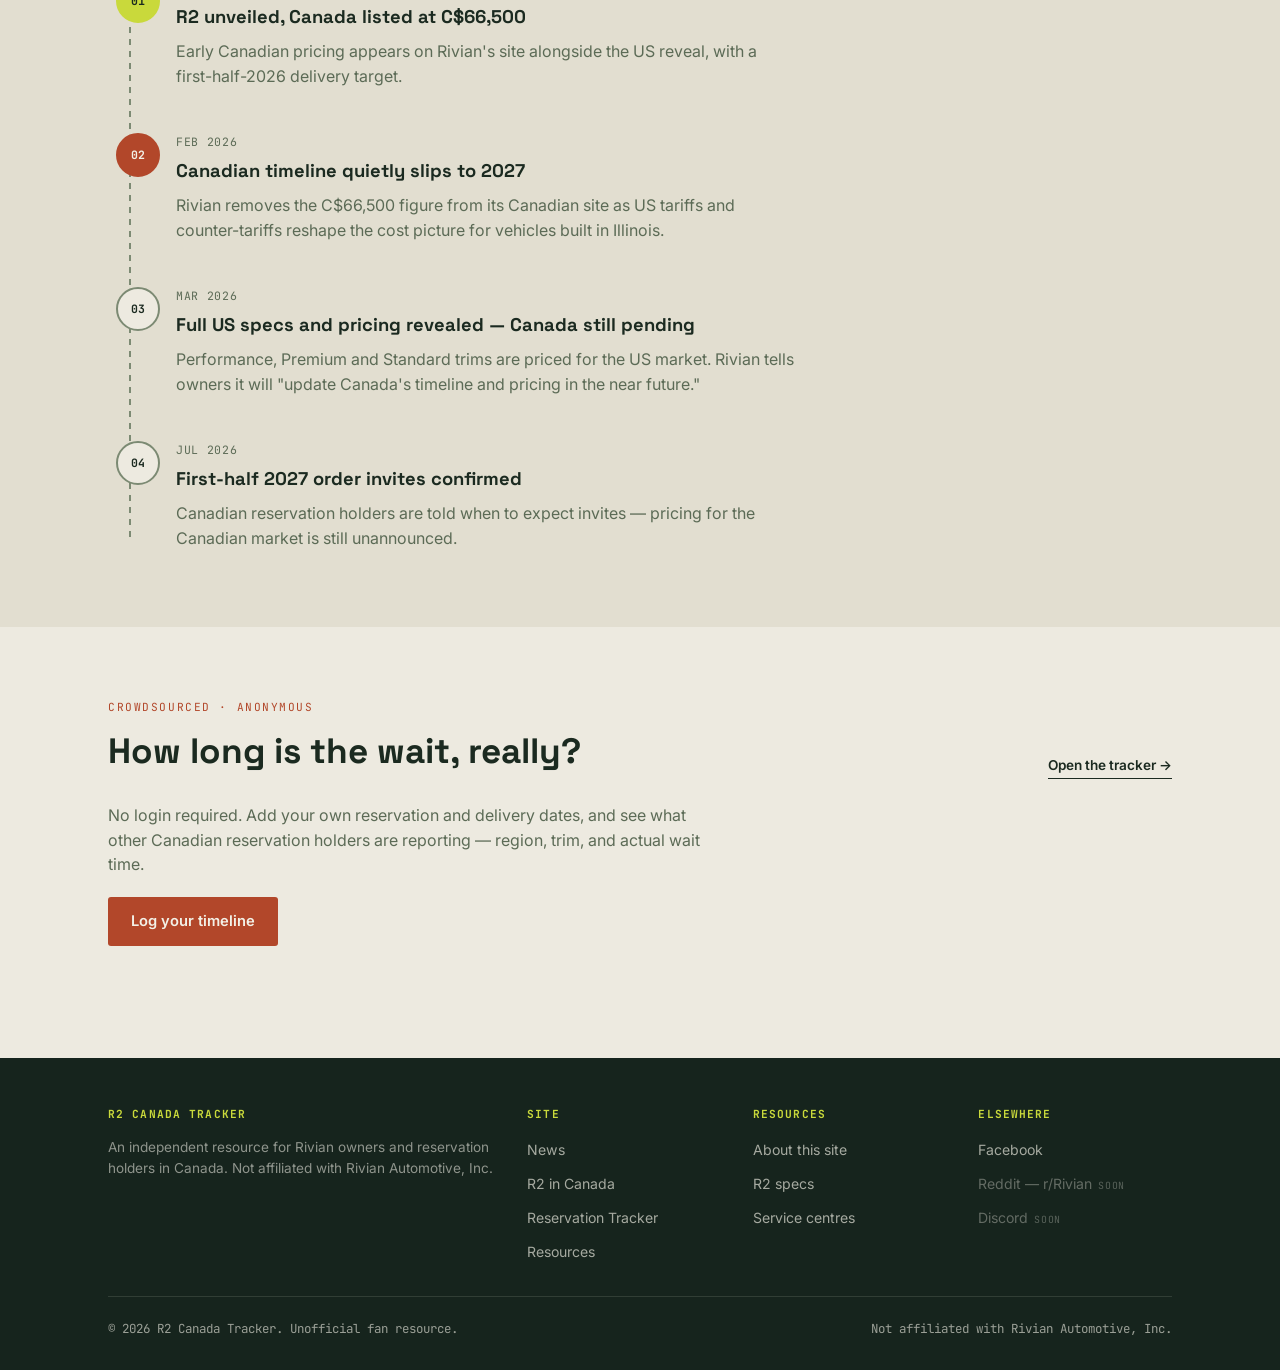
==== commit 756f3e64: "Add files via upload" ====
--- a/index.html
+++ b/index.html
@@ -51,6 +51,7 @@
       <a href="news.html">News</a>
       <a href="r2-canada.html">R2 in Canada</a>
       <a href="reservation-tracker.html">Reservation Tracker</a>
+      <a href="resources.html">Resources</a>
       <a href="about.html">About</a>
     </nav>
     <button class="nav-toggle" aria-label="Toggle menu" aria-expanded="false">
@@ -62,6 +63,7 @@
       <a href="news.html">News</a>
       <a href="r2-canada.html">R2 in Canada</a>
       <a href="reservation-tracker.html">Reservation Tracker</a>
+      <a href="resources.html">Resources</a>
       <a href="about.html">About</a>
   </nav>
 </header>
@@ -196,6 +198,7 @@
           <li><a href="news.html">News</a></li>
           <li><a href="r2-canada.html">R2 in Canada</a></li>
           <li><a href="reservation-tracker.html">Reservation Tracker</a></li>
+          <li><a href="resources.html">Resources</a></li>
         </ul>
       </div>
       <div>
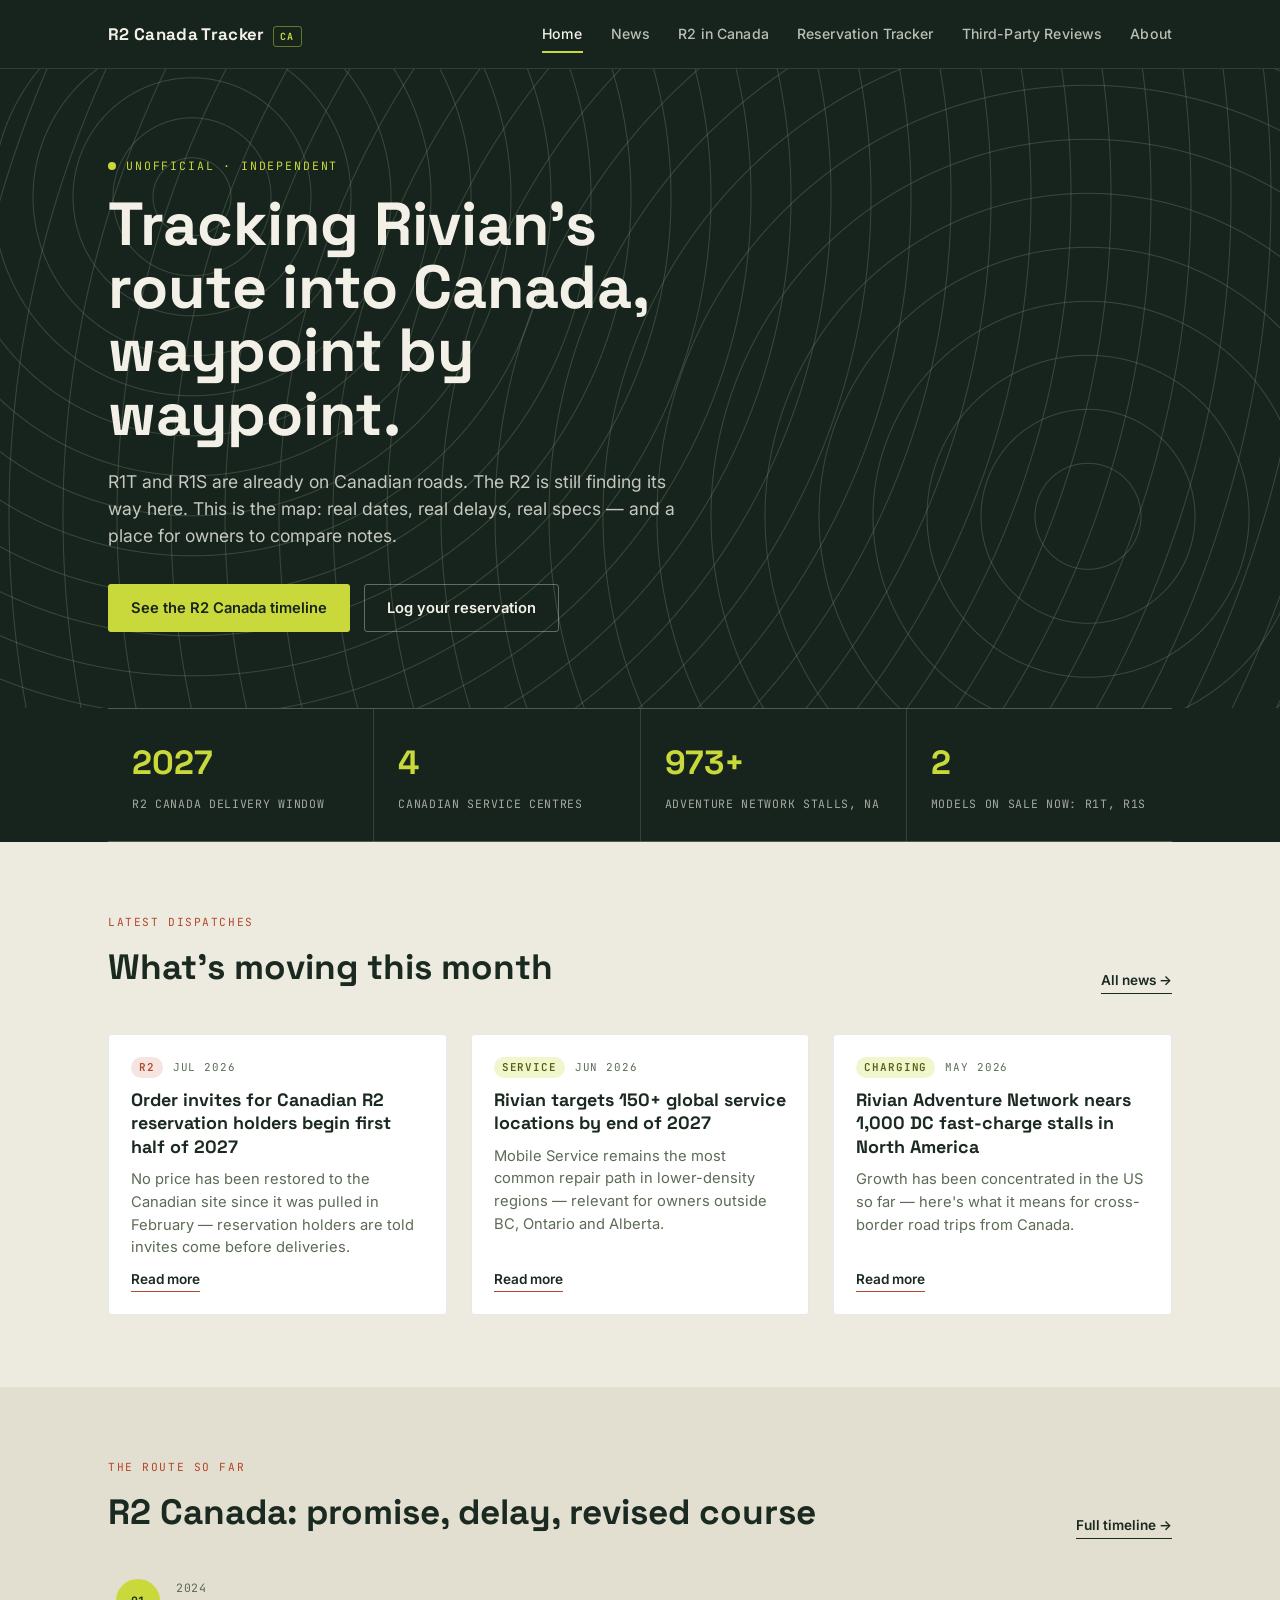
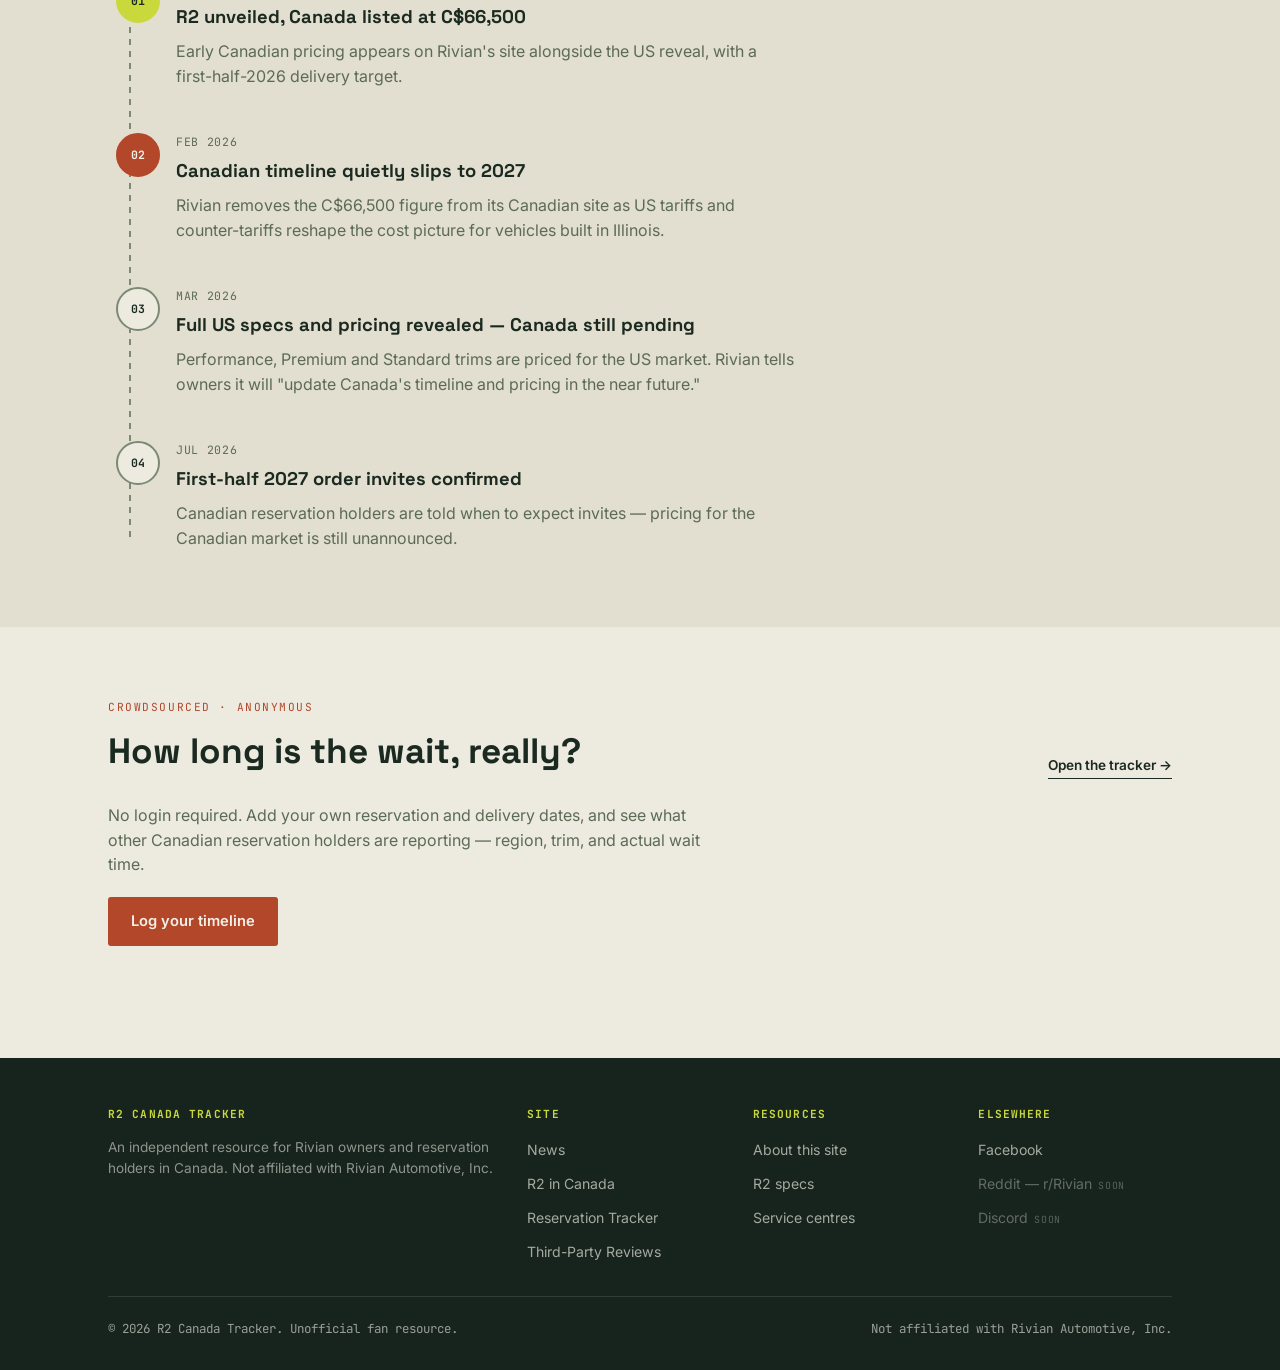
==== commit 6864dbec: "Add files via upload" ====
--- a/index.html
+++ b/index.html
@@ -51,7 +51,7 @@
       <a href="news.html">News</a>
       <a href="r2-canada.html">R2 in Canada</a>
       <a href="reservation-tracker.html">Reservation Tracker</a>
-      <a href="resources.html">Resources</a>
+      <a href="resources.html">Third-Party Reviews</a>
       <a href="about.html">About</a>
     </nav>
     <button class="nav-toggle" aria-label="Toggle menu" aria-expanded="false">
@@ -63,7 +63,7 @@
       <a href="news.html">News</a>
       <a href="r2-canada.html">R2 in Canada</a>
       <a href="reservation-tracker.html">Reservation Tracker</a>
-      <a href="resources.html">Resources</a>
+      <a href="resources.html">Third-Party Reviews</a>
       <a href="about.html">About</a>
   </nav>
 </header>
@@ -198,7 +198,7 @@
           <li><a href="news.html">News</a></li>
           <li><a href="r2-canada.html">R2 in Canada</a></li>
           <li><a href="reservation-tracker.html">Reservation Tracker</a></li>
-          <li><a href="resources.html">Resources</a></li>
+          <li><a href="resources.html">Third-Party Reviews</a></li>
         </ul>
       </div>
       <div>
